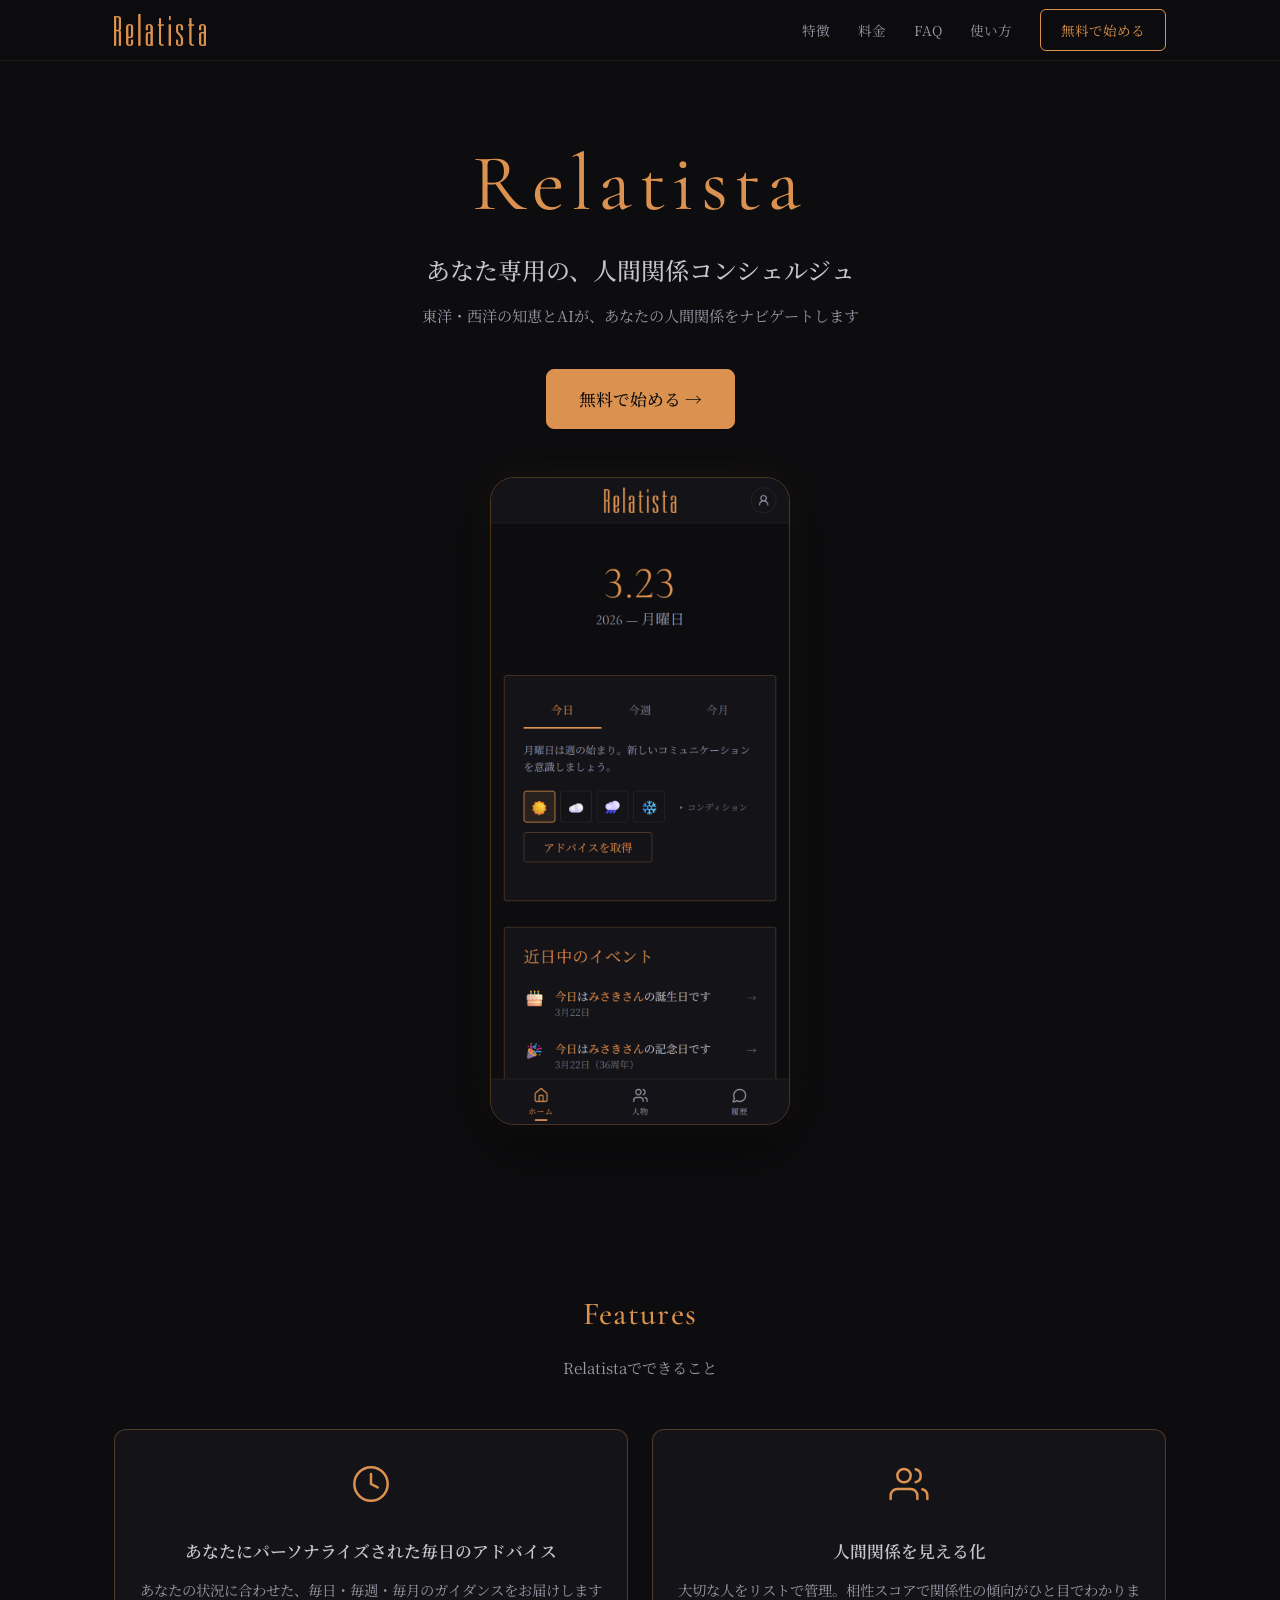
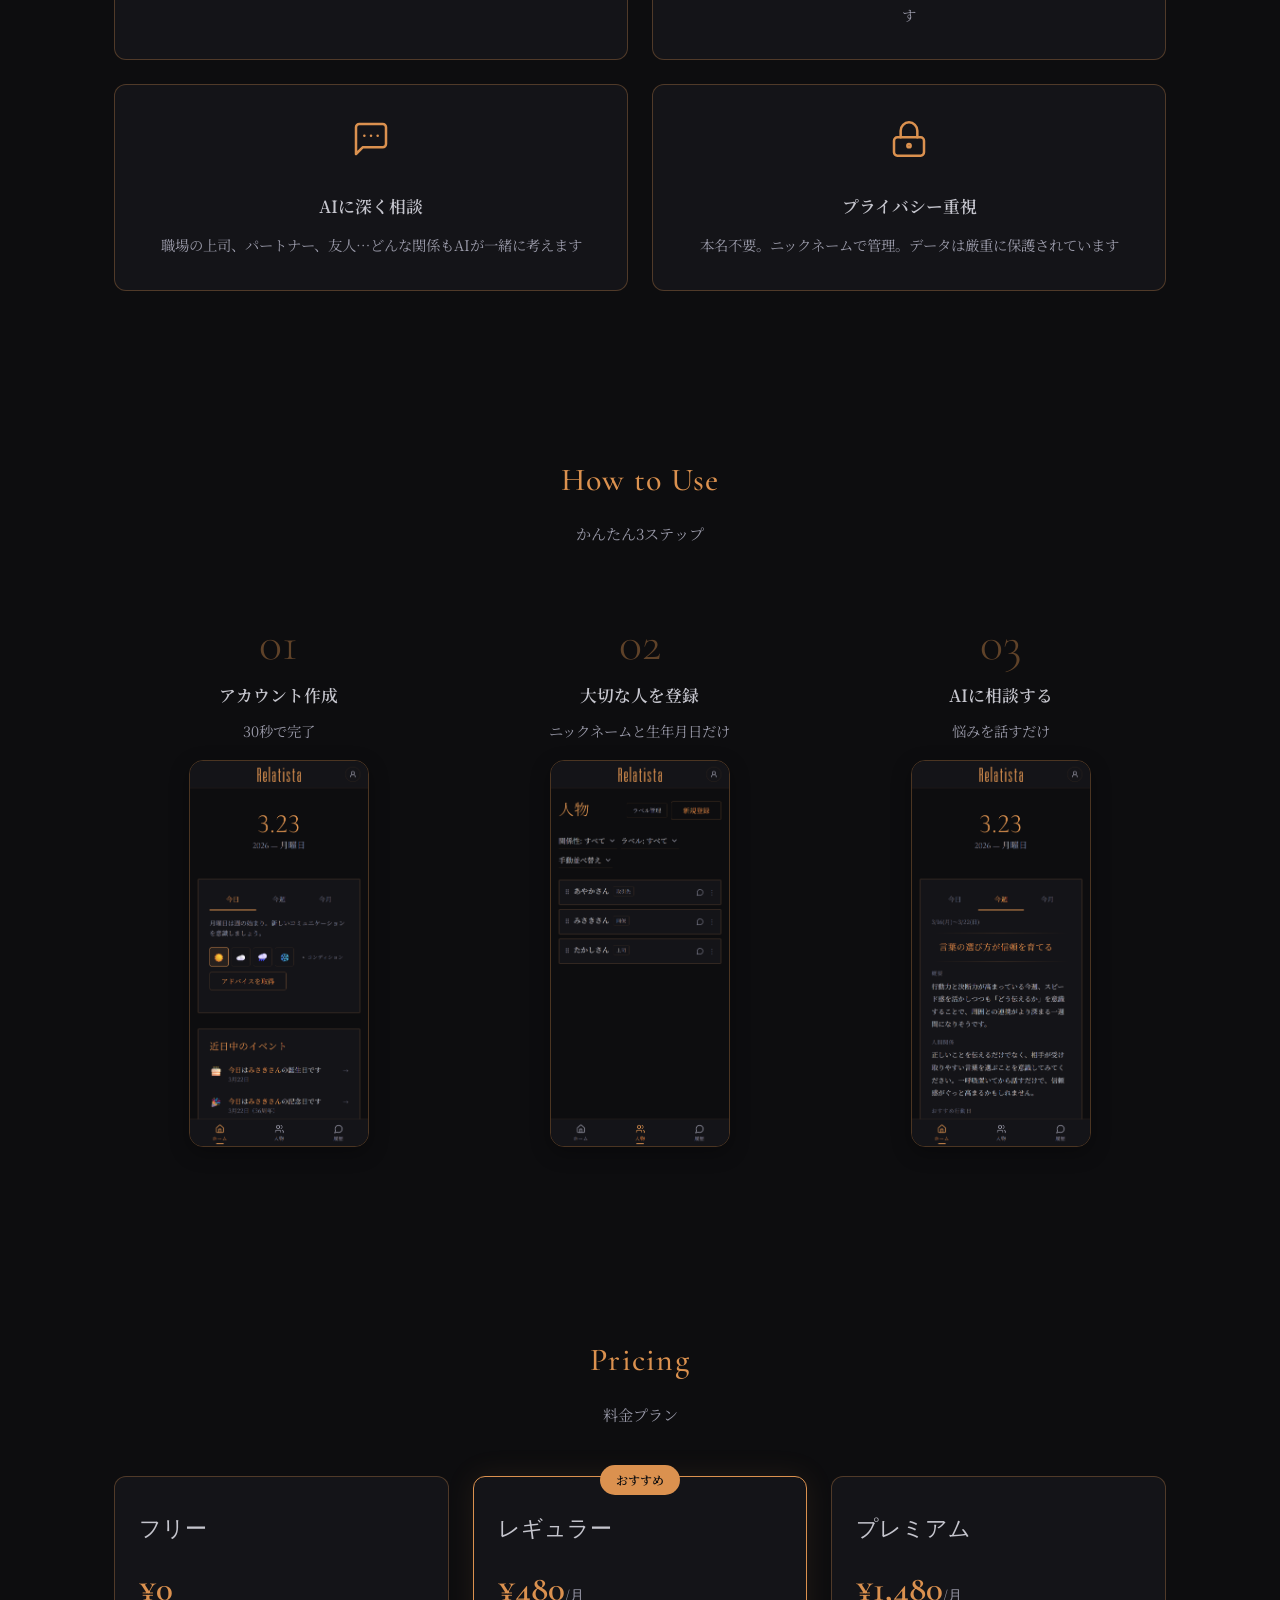
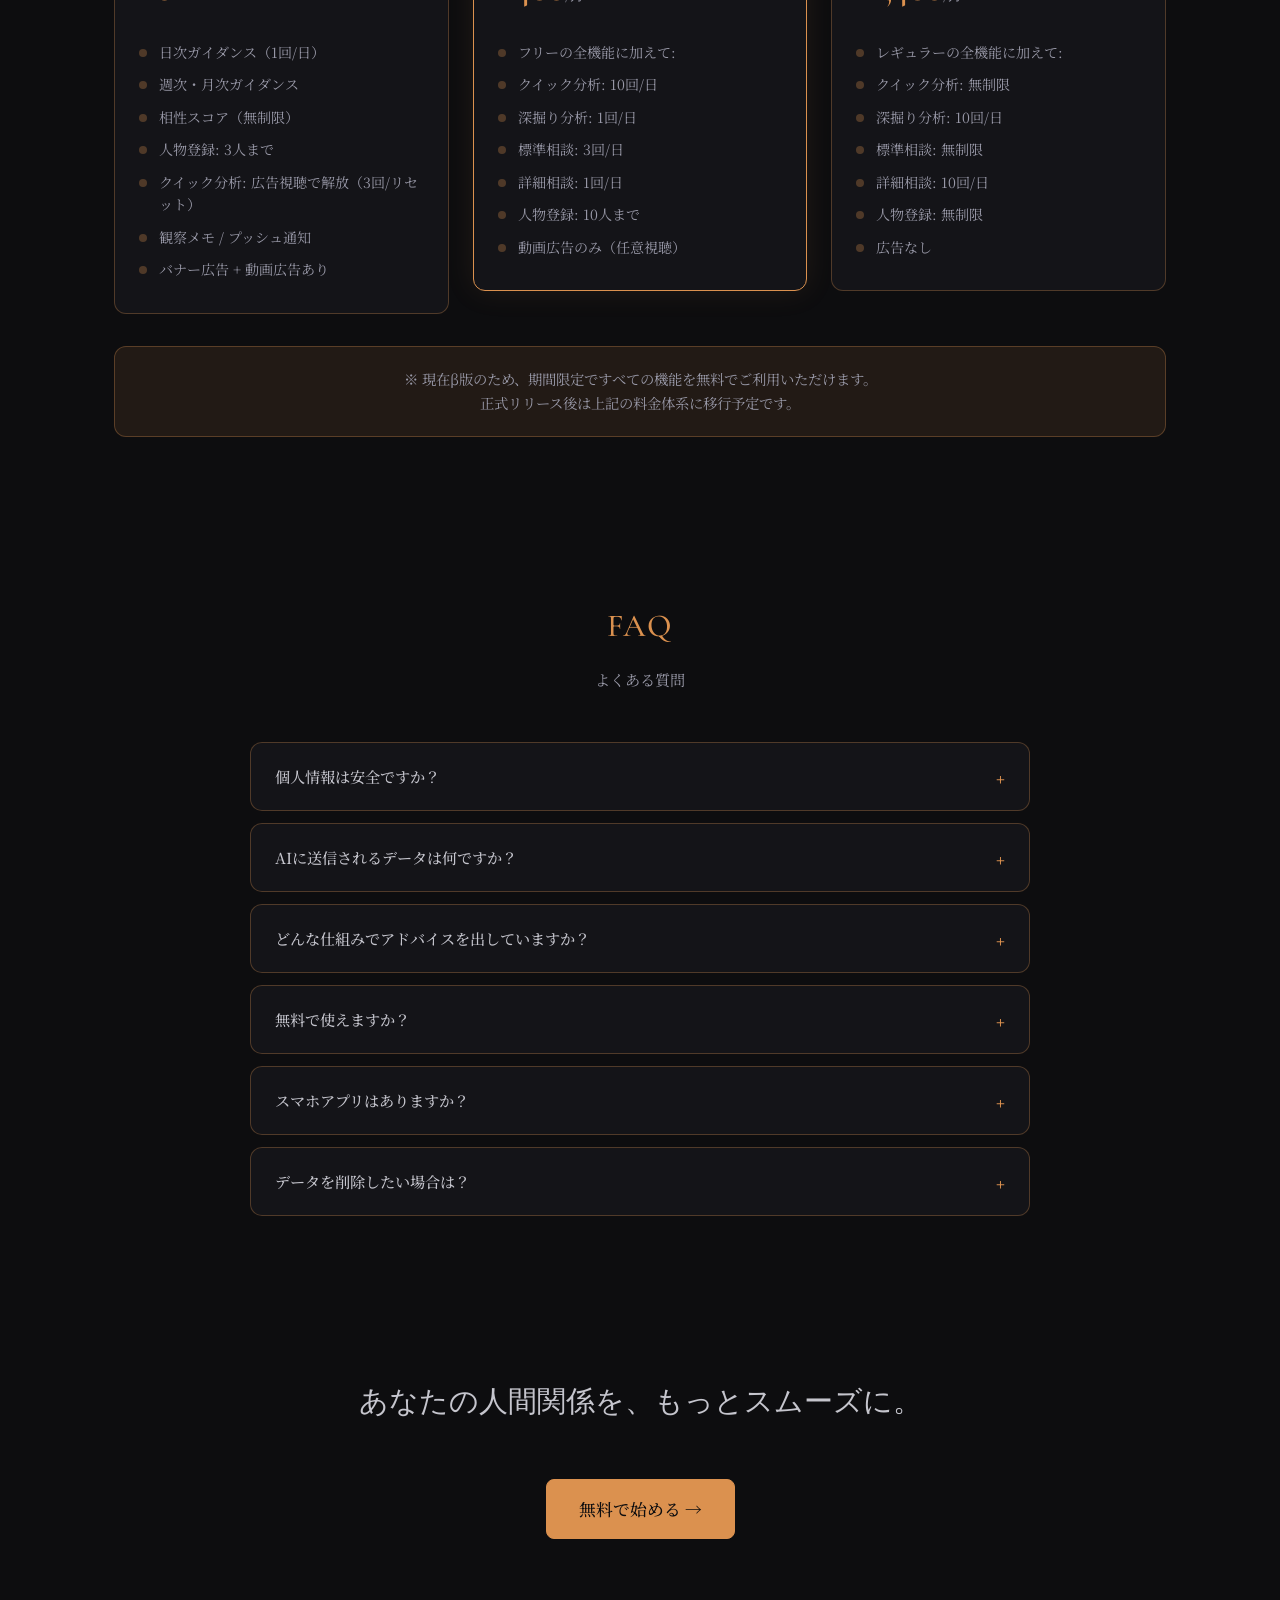
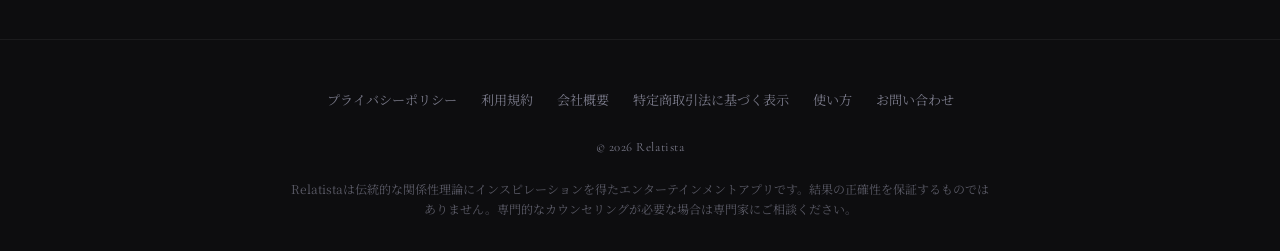
==== index.html @ b82874ee "Initial release: Relatista landing page Static HTML/CSS/JS landing page for relatista.com with: - To" ====
<!DOCTYPE html>
<html lang="ja">
<head>
  <meta charset="UTF-8">
  <meta name="viewport" content="width=device-width, initial-scale=1.0">
  <title>Relatista — あなた専用の、人間関係コンシェルジュ</title>
  <meta name="description" content="Relatista — あなた専用の、人間関係コンシェルジュ。東洋・西洋の知恵とAIが、あなたの人間関係をナビゲートします。">
  <meta property="og:title" content="Relatista — 人間関係コンシェルジュ">
  <meta property="og:description" content="東洋・西洋の知恵とAIが、あなたの人間関係をナビゲートします。">
  <meta property="og:image" content="https://relatista.com/images/ogp.png">
  <meta property="og:url" content="https://relatista.com/">
  <meta property="og:type" content="website">
  <meta name="twitter:card" content="summary_large_image">
  <link rel="canonical" href="https://relatista.com/">
  <link rel="icon" href="/favicon.ico">
  <link rel="apple-touch-icon" href="/images/apple-touch-icon.png">
  <link rel="stylesheet" href="/css/style.css">
</head>
<body>

  <!-- Header -->
  <header class="site-header">
    <div class="header-inner">
      <a href="/" class="logo"><img src="/images/logo.png" alt="Relatista" height="32"></a>
      <nav class="nav-desktop">
        <a href="#features">特徴</a>
        <a href="#pricing">料金</a>
        <a href="#faq">FAQ</a>
        <a href="/manual/">使い方</a>
        <a href="https://app.relatista.com/signup" class="nav-cta">無料で始める</a>
      </nav>
      <button class="hamburger" aria-label="メニュー">
        <span></span>
        <span></span>
        <span></span>
      </button>
    </div>
    <nav class="nav-mobile">
      <a href="#features">特徴</a>
      <a href="#pricing">料金</a>
      <a href="#faq">FAQ</a>
      <a href="/manual/">使い方</a>
      <a href="/contact/">お問い合わせ</a>
      <a href="https://app.relatista.com/signup" class="nav-cta">無料で始める</a>
    </nav>
  </header>

  <!-- Hero -->
  <section class="hero">
    <div class="container">
      <h1 class="hero-brand">Relatista</h1>
      <p class="hero-tagline">あなた専用の、人間関係コンシェルジュ</p>
      <p class="hero-sub">東洋・西洋の知恵とAIが、あなたの人間関係をナビゲートします</p>
      <div class="hero-cta-group">
        <a href="https://app.relatista.com/signup" class="btn btn-primary">無料で始める →</a>
      </div>
      <div class="hero-screenshot">
        <img src="/images/screenshot-home.png" alt="Relatista ホーム画面" width="300" height="600">
      </div>
    </div>
  </section>

  <!-- Features -->
  <section class="section" id="features">
    <div class="container">
      <h2 class="section-title fade-in">Features</h2>
      <p class="section-subtitle fade-in">Relatistaでできること</p>
      <div class="features-grid">
        <div class="feature-card fade-in">
          <span class="feature-icon" aria-hidden="true"><svg width="40" height="40" viewBox="0 0 24 24" fill="none" stroke="#db914f" stroke-width="1.5" stroke-linecap="round" stroke-linejoin="round"><circle cx="12" cy="12" r="10"/><polyline points="12 6 12 12 16 14"/></svg></span>
          <h3>あなたにパーソナライズされた毎日のアドバイス</h3>
          <p>あなたの状況に合わせた、毎日・毎週・毎月のガイダンスをお届けします</p>
        </div>
        <div class="feature-card fade-in">
          <span class="feature-icon" aria-hidden="true"><svg width="40" height="40" viewBox="0 0 24 24" fill="none" stroke="#db914f" stroke-width="1.5" stroke-linecap="round" stroke-linejoin="round"><path d="M17 21v-2a4 4 0 0 0-4-4H5a4 4 0 0 0-4 4v2"/><circle cx="9" cy="7" r="4"/><path d="M23 21v-2a4 4 0 0 0-3-3.87"/><path d="M16 3.13a4 4 0 0 1 0 7.75"/></svg></span>
          <h3>人間関係を見える化</h3>
          <p>大切な人をリストで管理。相性スコアで関係性の傾向がひと目でわかります</p>
        </div>
        <div class="feature-card fade-in">
          <span class="feature-icon" aria-hidden="true"><svg width="40" height="40" viewBox="0 0 24 24" fill="none" stroke="#db914f" stroke-width="1.5" stroke-linecap="round" stroke-linejoin="round"><path d="M21 15a2 2 0 0 1-2 2H7l-4 4V5a2 2 0 0 1 2-2h14a2 2 0 0 1 2 2z"/><path d="M8 10h.01"/><path d="M12 10h.01"/><path d="M16 10h.01"/></svg></span>
          <h3>AIに深く相談</h3>
          <p>職場の上司、パートナー、友人…どんな関係もAIが一緒に考えます</p>
        </div>
        <div class="feature-card fade-in">
          <span class="feature-icon" aria-hidden="true"><svg width="40" height="40" viewBox="0 0 24 24" fill="none" stroke="#db914f" stroke-width="1.5" stroke-linecap="round" stroke-linejoin="round"><rect x="3" y="11" width="18" height="11" rx="2" ry="2"/><path d="M7 11V7a5 5 0 0 1 10 0v4"/><circle cx="12" cy="16" r="1"/></svg></span>
          <h3>プライバシー重視</h3>
          <p>本名不要。ニックネームで管理。データは厳重に保護されています</p>
        </div>
      </div>
    </div>
  </section>

  <!-- How to Use -->
  <section class="section" id="howto">
    <div class="container">
      <h2 class="section-title fade-in">How to Use</h2>
      <p class="section-subtitle fade-in">かんたん3ステップ</p>
      <div class="steps-grid">
        <div class="step-card fade-in">
          <div class="step-number">01</div>
          <h3>アカウント作成</h3>
          <p>30秒で完了</p>
          <div class="step-screenshot">
            <img src="/images/screenshot-home.png" alt="ホーム画面" width="180" height="360">
          </div>
        </div>
        <div class="step-card fade-in">
          <div class="step-number">02</div>
          <h3>大切な人を登録</h3>
          <p>ニックネームと生年月日だけ</p>
          <div class="step-screenshot">
            <img src="/images/screenshot-persons.png" alt="人物一覧" width="180" height="360">
          </div>
        </div>
        <div class="step-card fade-in">
          <div class="step-number">03</div>
          <h3>AIに相談する</h3>
          <p>悩みを話すだけ</p>
          <div class="step-screenshot">
            <img src="/images/screenshot-guidance.png" alt="ガイダンス" width="180" height="360">
          </div>
        </div>
      </div>
    </div>
  </section>

  <!-- Pricing -->
  <section class="section" id="pricing">
    <div class="container">
      <h2 class="section-title fade-in">Pricing</h2>
      <p class="section-subtitle fade-in">料金プラン</p>
      <div class="pricing-grid">

        <!-- Light -->
        <div class="pricing-card fade-in">
          <h3>フリー</h3>
          <div class="pricing-price">&yen;0</div>
          <ul class="pricing-features">
            <li>日次ガイダンス（1回/日）</li>
            <li>週次・月次ガイダンス</li>
            <li>相性スコア（無制限）</li>
            <li>人物登録: 3人まで</li>
            <li>クイック分析: 広告視聴で解放（3回/リセット）</li>
            <li>観察メモ / プッシュ通知</li>
            <li>バナー広告 + 動画広告あり</li>
          </ul>
        </div>

        <!-- Regular -->
        <div class="pricing-card recommended fade-in">
          <span class="pricing-badge">おすすめ</span>
          <h3>レギュラー</h3>
          <div class="pricing-price">&yen;480<span>/月</span></div>
          <ul class="pricing-features">
            <li>フリーの全機能に加えて:</li>
            <li>クイック分析: 10回/日</li>
            <li>深掘り分析: 1回/日</li>
            <li>標準相談: 3回/日</li>
            <li>詳細相談: 1回/日</li>
            <li>人物登録: 10人まで</li>
            <li>動画広告のみ（任意視聴）</li>
          </ul>
        </div>

        <!-- Premium -->
        <div class="pricing-card fade-in">
          <h3>プレミアム</h3>
          <div class="pricing-price">&yen;1,480<span>/月</span></div>
          <ul class="pricing-features">
            <li>レギュラーの全機能に加えて:</li>
            <li>クイック分析: 無制限</li>
            <li>深掘り分析: 10回/日</li>
            <li>標準相談: 無制限</li>
            <li>詳細相談: 10回/日</li>
            <li>人物登録: 無制限</li>
            <li>広告なし</li>
          </ul>
        </div>

      </div>

      <div class="pricing-note fade-in">
        ※ 現在β版のため、期間限定ですべての機能を無料でご利用いただけます。<br>正式リリース後は上記の料金体系に移行予定です。
      </div>
    </div>
  </section>

  <!-- FAQ -->
  <section class="section" id="faq">
    <div class="container">
      <h2 class="section-title fade-in">FAQ</h2>
      <p class="section-subtitle fade-in">よくある質問</p>
      <div class="faq-list">

        <div class="faq-item fade-in">
          <button class="faq-question">個人情報は安全ですか？</button>
          <div class="faq-answer">
            <div class="faq-answer-inner">
              はい。ログイン認証にはSupabase Auth（OAuth2ベース）を使用し、パスワードはアプリ側では一切保存しません。すべてのAPI通信はSSL暗号化されています。人物登録はニックネームで行うため、本名を入力する必要はありません。
            </div>
          </div>
        </div>

        <div class="faq-item fade-in">
          <button class="faq-question">AIに送信されるデータは何ですか？</button>
          <div class="faq-answer">
            <div class="faq-answer-inner">
              ニックネーム、関係性（職場・友人など）、相談内容、性格傾向の分析結果のみです。メールアドレスや住所などの個人を特定できる情報は一切送信しません。また、Anthropic社のAPI利用規約により、送信データがAIの学習に使用されることはありません。
            </div>
          </div>
        </div>

        <div class="faq-item fade-in">
          <button class="faq-question">どんな仕組みでアドバイスを出していますか？</button>
          <div class="faq-answer">
            <div class="faq-answer-inner">
              東洋・西洋の伝統的な関係性理論と文化的な相性分析をベースに、AIが総合的に解釈し、実践的なアドバイスとしてお届けします。専門的なカウンセリングが必要な場合は専門家にご相談ください。
            </div>
          </div>
        </div>

        <div class="faq-item fade-in">
          <button class="faq-question">無料で使えますか？</button>
          <div class="faq-answer">
            <div class="faq-answer-inner">
              はい。現在β版のため、すべての機能を無料でご利用いただけます。正式リリース後はライト（無料）プランでも基本機能をご利用いただけます。
            </div>
          </div>
        </div>

        <div class="faq-item fade-in">
          <button class="faq-question">スマホアプリはありますか？</button>
          <div class="faq-answer">
            <div class="faq-answer-inner">
              Relatistaはウェブアプリ（PWA）です。スマートフォンのブラウザからアクセスし、「ホーム画面に追加」することで、アプリのように使えます。App StoreやGoogle Playからのダウンロードは不要です。
            </div>
          </div>
        </div>

        <div class="faq-item fade-in">
          <button class="faq-question">データを削除したい場合は？</button>
          <div class="faq-answer">
            <div class="faq-answer-inner">
              設定画面からアカウントの削除が可能です。削除するとすべてのデータが完全に消去されます。
            </div>
          </div>
        </div>

      </div>
    </div>
  </section>

  <!-- CTA -->
  <section class="cta-section">
    <div class="container fade-in">
      <h2>あなたの人間関係を、もっとスムーズに。</h2>
      <br>
      <a href="https://app.relatista.com/signup" class="btn btn-primary">無料で始める →</a>
    </div>
  </section>

  <!-- Footer -->
  <footer class="site-footer">
    <div class="container">
      <nav class="footer-nav">
        <a href="/privacy/">プライバシーポリシー</a>
        <a href="/terms/">利用規約</a>
        <a href="/company/">会社概要</a>
        <a href="/tokushoho/">特定商取引法に基づく表示</a>
        <a href="/manual/">使い方</a>
        <a href="/contact/">お問い合わせ</a>
      </nav>
      <p class="footer-copy">&copy; 2026 Relatista</p>
      <p class="footer-disclaimer">Relatistaは伝統的な関係性理論にインスピレーションを得たエンターテインメントアプリです。結果の正確性を保証するものではありません。専門的なカウンセリングが必要な場合は専門家にご相談ください。</p>
    </div>
  </footer>

  <script src="/js/main.js"></script>
</body>
</html>
---- css/style.css ----
/* ============================================
   Relatista Landing Page — Global Styles
   ============================================ */

/* --- Google Fonts --- */
@import url('https://fonts.googleapis.com/css2?family=Cormorant+Garamond:ital,wght@0,300;0,400;0,500;0,600;0,700;1,400&family=Noto+Serif+JP:wght@300;400;500;600;700&display=swap');

/* --- CSS Variables --- */
:root {
  --color-base: #0d0d0f;
  --color-surface: #141418;
  --color-surface-hover: #1a1a20;
  --color-gold: #db914f;
  --color-gold-dim: rgba(219, 145, 79, 0.3);
  --color-gold-subtle: rgba(219, 145, 79, 0.1);
  --color-jade: #7ec8c0;
  --color-text-primary: #c5c5cd;
  --color-text-secondary: #9999a8;
  --color-text-muted: #7a7a8a;
  --color-border: rgba(219, 145, 79, 0.3);
  --color-danger: #c45c5c;

  --font-body: 'Noto Serif JP', serif;
  --font-display: 'Cormorant Garamond', serif;

  --max-width: 1100px;
  --section-padding: 80px 0;
  --card-radius: 12px;
}

/* --- Reset & Base --- */
*, *::before, *::after {
  box-sizing: border-box;
  margin: 0;
  padding: 0;
}

html {
  scroll-behavior: smooth;
  -webkit-font-smoothing: antialiased;
  -moz-osx-font-smoothing: grayscale;
}

body {
  font-family: var(--font-body);
  background-color: var(--color-base);
  color: var(--color-text-primary);
  line-height: 1.8;
  font-size: 15px;
  font-weight: 400;
  overflow-x: hidden;
}

a {
  color: var(--color-gold);
  text-decoration: none;
  transition: opacity 0.2s;
}

a:hover {
  opacity: 0.8;
}

img {
  max-width: 100%;
  height: auto;
  display: block;
}

ul, ol {
  list-style: none;
}

/* --- Utility --- */
.container {
  max-width: var(--max-width);
  margin: 0 auto;
  padding: 0 24px;
}

.section {
  padding: var(--section-padding);
}

.section-title {
  font-family: var(--font-display);
  font-size: 2rem;
  font-weight: 500;
  color: var(--color-gold);
  text-align: center;
  margin-bottom: 12px;
  letter-spacing: 0.04em;
}

.section-subtitle {
  text-align: center;
  color: var(--color-text-secondary);
  font-size: 0.95rem;
  margin-bottom: 48px;
}

/* --- Header / Navigation --- */
.site-header {
  position: fixed;
  top: 0;
  left: 0;
  right: 0;
  z-index: 1000;
  background: rgba(13, 13, 15, 0.85);
  backdrop-filter: blur(12px);
  -webkit-backdrop-filter: blur(12px);
  border-bottom: 1px solid rgba(219, 145, 79, 0.1);
  transition: background 0.3s;
}

.header-inner {
  max-width: var(--max-width);
  margin: 0 auto;
  padding: 0 24px;
  display: flex;
  align-items: center;
  justify-content: space-between;
  height: 60px;
}

.logo {
  display: flex;
  align-items: center;
  gap: 8px;
}

.logo img {
  height: 32px;
  width: auto;
}

.nav-desktop {
  display: flex;
  align-items: center;
  gap: 28px;
}

.nav-desktop a {
  color: var(--color-text-secondary);
  font-size: 0.85rem;
  transition: color 0.2s;
}

.nav-desktop a:hover {
  color: var(--color-gold);
  opacity: 1;
}

.nav-cta {
  display: inline-flex;
  align-items: center;
  gap: 6px;
  padding: 8px 20px;
  border: 1px solid var(--color-gold);
  color: var(--color-gold) !important;
  border-radius: 6px;
  font-size: 0.85rem;
  font-family: var(--font-body);
  transition: background 0.2s, color 0.2s;
}

.nav-cta:hover {
  background: var(--color-gold);
  color: var(--color-base) !important;
  opacity: 1;
}

/* Mobile hamburger */
.hamburger {
  display: none;
  flex-direction: column;
  gap: 5px;
  cursor: pointer;
  background: none;
  border: none;
  padding: 4px;
}

.hamburger span {
  display: block;
  width: 22px;
  height: 2px;
  background: var(--color-text-primary);
  transition: transform 0.3s, opacity 0.3s;
}

.hamburger.active span:nth-child(1) {
  transform: rotate(45deg) translate(5px, 5px);
}

.hamburger.active span:nth-child(2) {
  opacity: 0;
}

.hamburger.active span:nth-child(3) {
  transform: rotate(-45deg) translate(5px, -5px);
}

.nav-mobile {
  position: fixed;
  top: 60px;
  left: 0;
  right: 0;
  bottom: 0;
  background: #0d0d0f;
  padding: 32px 24px;
  flex-direction: column;
  gap: 4px;
  z-index: 999;
  display: flex;
  opacity: 0;
  visibility: hidden;
  transform: translateY(-12px);
  transition: opacity 0.3s ease, transform 0.3s ease, visibility 0.3s;
}

.nav-mobile.active {
  opacity: 1;
  visibility: visible;
  transform: translateY(0);
}

.nav-mobile a {
  color: var(--color-text-secondary);
  font-size: 1rem;
  padding: 14px 0;
  border-bottom: 1px solid rgba(255, 255, 255, 0.05);
  display: block;
}

.nav-mobile a:hover {
  color: var(--color-gold);
}

.nav-mobile .nav-cta {
  margin-top: 16px;
  text-align: center;
  justify-content: center;
}

@media (max-width: 768px) {
  .nav-desktop {
    display: none;
  }
  .hamburger {
    display: flex;
  }
}

/* --- Hero Section --- */
.hero {
  padding: 140px 0 80px;
  text-align: center;
  position: relative;
  overflow: hidden;
}

.hero::before {
  content: '';
  position: absolute;
  top: -50%;
  left: 50%;
  transform: translateX(-50%);
  width: 600px;
  height: 600px;
  background: radial-gradient(circle, rgba(219, 145, 79, 0.06) 0%, transparent 70%);
  pointer-events: none;
}

.hero-brand {
  font-family: var(--font-display);
  font-size: clamp(3rem, 8vw, 5rem);
  font-weight: 400;
  color: var(--color-gold);
  letter-spacing: 0.08em;
  margin-bottom: 20px;
  line-height: 1.1;
}

.hero-tagline {
  font-size: clamp(1.1rem, 3vw, 1.5rem);
  font-weight: 500;
  color: var(--color-text-primary);
  margin-bottom: 12px;
}

.hero-sub {
  font-size: 0.95rem;
  color: var(--color-text-secondary);
  margin-bottom: 40px;
  line-height: 1.7;
}

.hero-cta-group {
  display: flex;
  justify-content: center;
  gap: 16px;
  margin-bottom: 48px;
  flex-wrap: wrap;
}

.hero-screenshot {
  max-width: 300px;
  margin: 0 auto;
  border-radius: 24px;
  overflow: hidden;
  box-shadow: 0 20px 60px rgba(0, 0, 0, 0.5), 0 0 40px rgba(219, 145, 79, 0.08);
  border: 1px solid var(--color-gold-dim);
}

.hero-screenshot img {
  width: 100%;
  border-radius: 24px;
}

/* --- Buttons --- */
.btn {
  display: inline-flex;
  align-items: center;
  gap: 8px;
  padding: 14px 32px;
  border-radius: 8px;
  font-family: var(--font-body);
  font-size: 0.95rem;
  font-weight: 500;
  cursor: pointer;
  transition: all 0.25s;
  border: 1px solid var(--color-gold);
  text-decoration: none;
}

.btn-primary {
  background: var(--color-gold);
  color: var(--color-base);
  border-color: var(--color-gold);
  font-size: 1.05rem;
}

.btn-primary:hover {
  background: var(--color-base);
  color: var(--color-gold);
  border-color: var(--color-gold);
  opacity: 1;
}

.btn-ghost {
  background: transparent;
  color: var(--color-gold);
  border-color: var(--color-gold);
}

.btn-ghost:hover {
  background: var(--color-gold-subtle);
  opacity: 1;
}

/* --- Features Section --- */
.features-grid {
  display: grid;
  grid-template-columns: repeat(2, 1fr);
  gap: 24px;
}

.feature-card {
  background: var(--color-surface);
  border: 1px solid var(--color-gold-dim);
  border-radius: var(--card-radius);
  padding: 32px 24px;
  text-align: center;
  transition: transform 0.2s, border-color 0.2s;
}

.feature-card:hover {
  transform: translateY(-4px);
  border-color: var(--color-gold);
}

.feature-icon {
  font-size: 2rem;
  margin-bottom: 16px;
  display: block;
}

.feature-card h3 {
  font-size: 1.05rem;
  font-weight: 600;
  color: var(--color-text-primary);
  margin-bottom: 12px;
}

.feature-card p {
  font-size: 0.9rem;
  color: var(--color-text-secondary);
  line-height: 1.7;
}

/* --- Steps Section --- */
.steps-grid {
  display: grid;
  grid-template-columns: repeat(auto-fit, minmax(260px, 1fr));
  gap: 32px;
  counter-reset: step;
}

.step-card {
  text-align: center;
  position: relative;
  padding: 24px;
}

.step-number {
  font-family: var(--font-display);
  font-size: 3rem;
  font-weight: 300;
  color: var(--color-gold);
  opacity: 0.4;
  line-height: 1;
  margin-bottom: 12px;
}

.step-card h3 {
  font-size: 1.05rem;
  font-weight: 600;
  color: var(--color-text-primary);
  margin-bottom: 8px;
}

.step-card p {
  font-size: 0.9rem;
  color: var(--color-text-secondary);
}

.step-screenshot {
  max-width: 180px;
  margin: 16px auto 0;
  border-radius: 14px;
  overflow: hidden;
  border: 1px solid var(--color-gold-dim);
  box-shadow: 0 6px 20px rgba(0, 0, 0, 0.3);
}

.step-screenshot img {
  width: 100%;
}

/* --- Pricing Section --- */
.pricing-grid {
  display: grid;
  grid-template-columns: repeat(auto-fit, minmax(280px, 1fr));
  gap: 24px;
  align-items: start;
}

.pricing-card {
  background: var(--color-surface);
  border: 1px solid var(--color-gold-dim);
  border-radius: var(--card-radius);
  padding: 32px 24px;
  position: relative;
  transition: transform 0.2s;
}

.pricing-card:hover {
  transform: translateY(-4px);
}

.pricing-card.recommended {
  border-color: var(--color-gold);
  box-shadow: 0 0 30px rgba(219, 145, 79, 0.1);
}

.pricing-badge {
  position: absolute;
  top: -12px;
  left: 50%;
  transform: translateX(-50%);
  background: var(--color-gold);
  color: var(--color-base);
  font-size: 0.75rem;
  font-weight: 600;
  padding: 4px 16px;
  border-radius: 20px;
  white-space: nowrap;
}

.pricing-card h3 {
  font-family: var(--font-display);
  font-size: 1.4rem;
  font-weight: 500;
  color: var(--color-text-primary);
  margin-bottom: 8px;
}

.pricing-price {
  font-family: var(--font-display);
  font-size: 2.2rem;
  font-weight: 600;
  color: var(--color-gold);
  margin-bottom: 4px;
}

.pricing-price span {
  font-size: 0.9rem;
  font-weight: 400;
  color: var(--color-text-secondary);
}

.pricing-features {
  margin-top: 20px;
  display: flex;
  flex-direction: column;
  gap: 10px;
}

.pricing-features li {
  font-size: 0.88rem;
  color: var(--color-text-secondary);
  padding-left: 20px;
  position: relative;
  line-height: 1.6;
}

.pricing-features li::before {
  content: '';
  position: absolute;
  left: 0;
  top: 8px;
  width: 8px;
  height: 8px;
  border-radius: 50%;
  background: var(--color-gold-dim);
}

.pricing-note {
  text-align: center;
  margin-top: 32px;
  padding: 20px;
  background: var(--color-gold-subtle);
  border: 1px solid var(--color-gold-dim);
  border-radius: var(--card-radius);
  font-size: 0.9rem;
  color: var(--color-text-secondary);
  line-height: 1.7;
}

/* --- FAQ Section --- */
.faq-list {
  max-width: 780px;
  margin: 0 auto;
  display: flex;
  flex-direction: column;
  gap: 12px;
}

.faq-item {
  background: var(--color-surface);
  border: 1px solid var(--color-gold-dim);
  border-radius: var(--card-radius);
  overflow: hidden;
}

.faq-question {
  width: 100%;
  background: none;
  border: none;
  padding: 20px 24px;
  font-family: var(--font-body);
  font-size: 0.95rem;
  font-weight: 500;
  color: var(--color-text-primary);
  text-align: left;
  cursor: pointer;
  display: flex;
  justify-content: space-between;
  align-items: center;
  gap: 16px;
  transition: color 0.2s;
}

.faq-question:hover {
  color: var(--color-gold);
}

.faq-question::after {
  content: '+';
  font-family: var(--font-display);
  font-size: 1.4rem;
  color: var(--color-gold);
  flex-shrink: 0;
  transition: transform 0.3s;
}

.faq-item.active .faq-question::after {
  content: '\2212';
}

.faq-answer {
  max-height: 0;
  overflow: hidden;
  transition: max-height 0.4s ease, padding 0.3s;
}

.faq-answer-inner {
  padding: 0 24px 20px;
  font-size: 0.9rem;
  color: var(--color-text-secondary);
  line-height: 1.8;
}

.faq-item.active .faq-answer {
  max-height: 400px;
}

/* --- CTA Section --- */
.cta-section {
  text-align: center;
  padding: 80px 0 100px;
}

.cta-section h2 {
  font-family: var(--font-display);
  font-size: 1.8rem;
  font-weight: 500;
  color: var(--color-text-primary);
  margin-bottom: 24px;
}

/* --- Footer --- */
.site-footer {
  border-top: 1px solid rgba(255, 255, 255, 0.06);
  padding: 48px 0 32px;
}

.footer-nav {
  display: flex;
  justify-content: center;
  flex-wrap: wrap;
  gap: 8px 24px;
  margin-bottom: 24px;
}

.footer-nav a {
  color: var(--color-text-muted);
  font-size: 0.82rem;
  transition: color 0.2s;
}

.footer-nav a:hover {
  color: var(--color-gold);
  opacity: 1;
}

.footer-copy {
  text-align: center;
  font-size: 0.8rem;
  color: var(--color-text-muted);
  font-family: var(--font-display);
  letter-spacing: 0.04em;
  margin-bottom: 20px;
}

.footer-disclaimer {
  text-align: center;
  font-size: 0.75rem;
  color: var(--color-text-muted);
  max-width: 700px;
  margin: 0 auto;
  line-height: 1.7;
  opacity: 0.7;
}

/* --- Page-specific: Legal / Info pages --- */
.page-header {
  padding: 120px 0 40px;
  text-align: center;
  border-bottom: 1px solid rgba(219, 145, 79, 0.1);
}

.page-header h1 {
  font-family: var(--font-display);
  font-size: 2.2rem;
  font-weight: 500;
  color: var(--color-gold);
  letter-spacing: 0.04em;
}

.page-header p {
  color: var(--color-text-muted);
  font-size: 0.85rem;
  margin-top: 8px;
}

.page-content {
  max-width: 780px;
  margin: 0 auto;
  padding: 48px 24px 80px;
}

.page-content h2 {
  font-size: 1.2rem;
  font-weight: 600;
  color: var(--color-gold);
  margin-top: 40px;
  margin-bottom: 16px;
  padding-bottom: 8px;
  border-bottom: 1px solid var(--color-gold-dim);
}

.page-content h3 {
  font-size: 1.05rem;
  font-weight: 600;
  color: var(--color-text-primary);
  margin-top: 28px;
  margin-bottom: 12px;
}

.page-content p {
  font-size: 0.92rem;
  color: var(--color-text-secondary);
  margin-bottom: 16px;
  line-height: 1.8;
}

.page-content ul, .page-content ol {
  margin-bottom: 16px;
  padding-left: 20px;
}

.page-content ul li, .page-content ol li {
  font-size: 0.92rem;
  color: var(--color-text-secondary);
  line-height: 1.8;
  margin-bottom: 6px;
  position: relative;
  padding-left: 16px;
}

.page-content ul li::before {
  content: '';
  position: absolute;
  left: 0;
  top: 10px;
  width: 6px;
  height: 6px;
  border-radius: 50%;
  background: var(--color-gold-dim);
}

.page-content ol {
  list-style: none;
}

.page-content > ol,
.manual-steps > ol,
.manual-toc > ol {
  counter-reset: list-counter;
}

.page-content > ol > li,
.manual-steps > ol > li,
.manual-toc > ol > li {
  counter-increment: list-counter;
}

.page-content > ol > li::before,
.manual-steps > ol > li::before,
.manual-toc > ol > li::before {
  content: counter(list-counter) '.';
  position: absolute;
  left: 0;
  color: var(--color-gold);
  font-size: 0.85rem;
}

/* Nested ul inside ol should use bullet style */
.page-content ol li ul {
  counter-reset: none;
}

.page-content ol li ul li::before {
  content: '';
  position: absolute;
  left: 0;
  top: 10px;
  width: 6px;
  height: 6px;
  border-radius: 50%;
  background: var(--color-gold-dim);
}

/* Table */
.page-content table {
  width: 100%;
  border-collapse: collapse;
  margin-bottom: 24px;
  font-size: 0.9rem;
}

.page-content table th,
.page-content table td {
  padding: 12px 16px;
  text-align: left;
  border-bottom: 1px solid rgba(255, 255, 255, 0.06);
  color: var(--color-text-secondary);
  vertical-align: top;
}

.page-content table th {
  color: var(--color-text-primary);
  font-weight: 500;
  white-space: nowrap;
  width: 30%;
  background: var(--color-surface);
}

.page-content table td {
  width: 70%;
}

.info-table {
  background: var(--color-surface);
  border: 1px solid var(--color-gold-dim);
  border-radius: var(--card-radius);
  overflow: hidden;
}

.info-table th {
  background: rgba(219, 145, 79, 0.05);
}

/* --- Contact Form --- */
.contact-form {
  max-width: 600px;
  margin: 0 auto;
}

.form-group {
  margin-bottom: 24px;
}

.form-group label {
  display: block;
  font-size: 0.9rem;
  color: var(--color-text-primary);
  margin-bottom: 8px;
  font-weight: 500;
}

.form-group label .required {
  color: var(--color-danger);
  font-size: 0.8rem;
  margin-left: 4px;
}

.form-group label .optional {
  color: var(--color-text-muted);
  font-size: 0.8rem;
  margin-left: 4px;
}

.form-group input,
.form-group select,
.form-group textarea {
  width: 100%;
  padding: 12px 16px;
  background: var(--color-surface);
  border: 1px solid var(--color-gold-dim);
  border-radius: 8px;
  color: var(--color-text-primary);
  font-family: var(--font-body);
  font-size: 0.92rem;
  transition: border-color 0.2s;
}

.form-group input:focus,
.form-group select:focus,
.form-group textarea:focus {
  outline: none;
  border-color: var(--color-gold);
}

.form-group textarea {
  min-height: 160px;
  resize: vertical;
}

.form-group select {
  appearance: none;
  background-image: url("data:image/svg+xml,%3Csvg xmlns='http://www.w3.org/2000/svg' width='12' height='8'%3E%3Cpath d='M1 1l5 5 5-5' stroke='%239999a8' stroke-width='1.5' fill='none'/%3E%3C/svg%3E");
  background-repeat: no-repeat;
  background-position: right 14px center;
  cursor: pointer;
}

.form-submit {
  text-align: center;
  margin-top: 32px;
}

.hp-field {
  position: absolute;
  left: -9999px;
  opacity: 0;
  height: 0;
  width: 0;
}

.form-message {
  text-align: center;
  padding: 20px;
  border-radius: var(--card-radius);
  margin-bottom: 24px;
  font-size: 0.92rem;
}

.form-message.success {
  background: rgba(126, 200, 192, 0.1);
  border: 1px solid rgba(126, 200, 192, 0.3);
  color: var(--color-jade);
}

.form-message.error {
  background: rgba(196, 92, 92, 0.1);
  border: 1px solid rgba(196, 92, 92, 0.3);
  color: var(--color-danger);
}

/* --- Manual Page --- */
.manual-toc {
  background: var(--color-surface);
  border: 1px solid var(--color-gold-dim);
  border-radius: var(--card-radius);
  padding: 24px 32px;
  margin-bottom: 48px;
}

.manual-toc h2 {
  font-size: 1rem;
  font-weight: 600;
  color: var(--color-text-primary);
  margin-bottom: 12px;
  margin-top: 0;
  border-bottom: none;
  padding-bottom: 0;
}

.manual-toc ol {
  padding-left: 0;
}

.manual-toc ol li {
  padding-left: 24px;
}

.manual-toc ol li a {
  color: var(--color-text-secondary);
  font-size: 0.9rem;
}

.manual-toc ol li a:hover {
  color: var(--color-gold);
}

.manual-section {
  margin-bottom: 56px;
}

.manual-section h2 {
  margin-top: 0;
}

.manual-screenshot {
  max-width: 320px;
  margin: 24px auto;
  border-radius: 16px;
  overflow: hidden;
  border: 1px solid var(--color-gold-dim);
  box-shadow: 0 8px 24px rgba(0, 0, 0, 0.3);
}

.manual-screenshot img {
  width: 100%;
}

.manual-steps {
  background: var(--color-surface);
  border: 1px solid var(--color-gold-dim);
  border-radius: var(--card-radius);
  padding: 20px 24px;
  margin: 16px 0;
}

.manual-steps ol li {
  margin-bottom: 8px;
}

/* --- Responsive --- */
@media (max-width: 768px) {
  :root {
    --section-padding: 56px 0;
  }

  body {
    font-size: 14px;
  }

  .section-title {
    font-size: 1.6rem;
  }

  .hero {
    padding: 110px 0 60px;
  }

  .hero-brand {
    font-size: 2.8rem;
  }

  .pricing-grid {
    grid-template-columns: 1fr;
    max-width: 400px;
    margin-left: auto;
    margin-right: auto;
  }

  .page-content table th,
  .page-content table td {
    padding: 10px 12px;
    font-size: 0.85rem;
  }

  .page-content table th {
    width: 35%;
  }

  .page-header h1 {
    font-size: 1.8rem;
  }
}

@media (max-width: 600px) {
  .hero-brand {
    font-size: 2.2rem;
  }

  .features-grid {
    grid-template-columns: 1fr;
  }

  .steps-grid {
    grid-template-columns: 1fr;
  }
}

/* --- Animations --- */
.fade-in {
  opacity: 0;
  transform: translateY(20px);
  transition: opacity 0.6s ease, transform 0.6s ease;
}

.fade-in.visible {
  opacity: 1;
  transform: translateY(0);
}
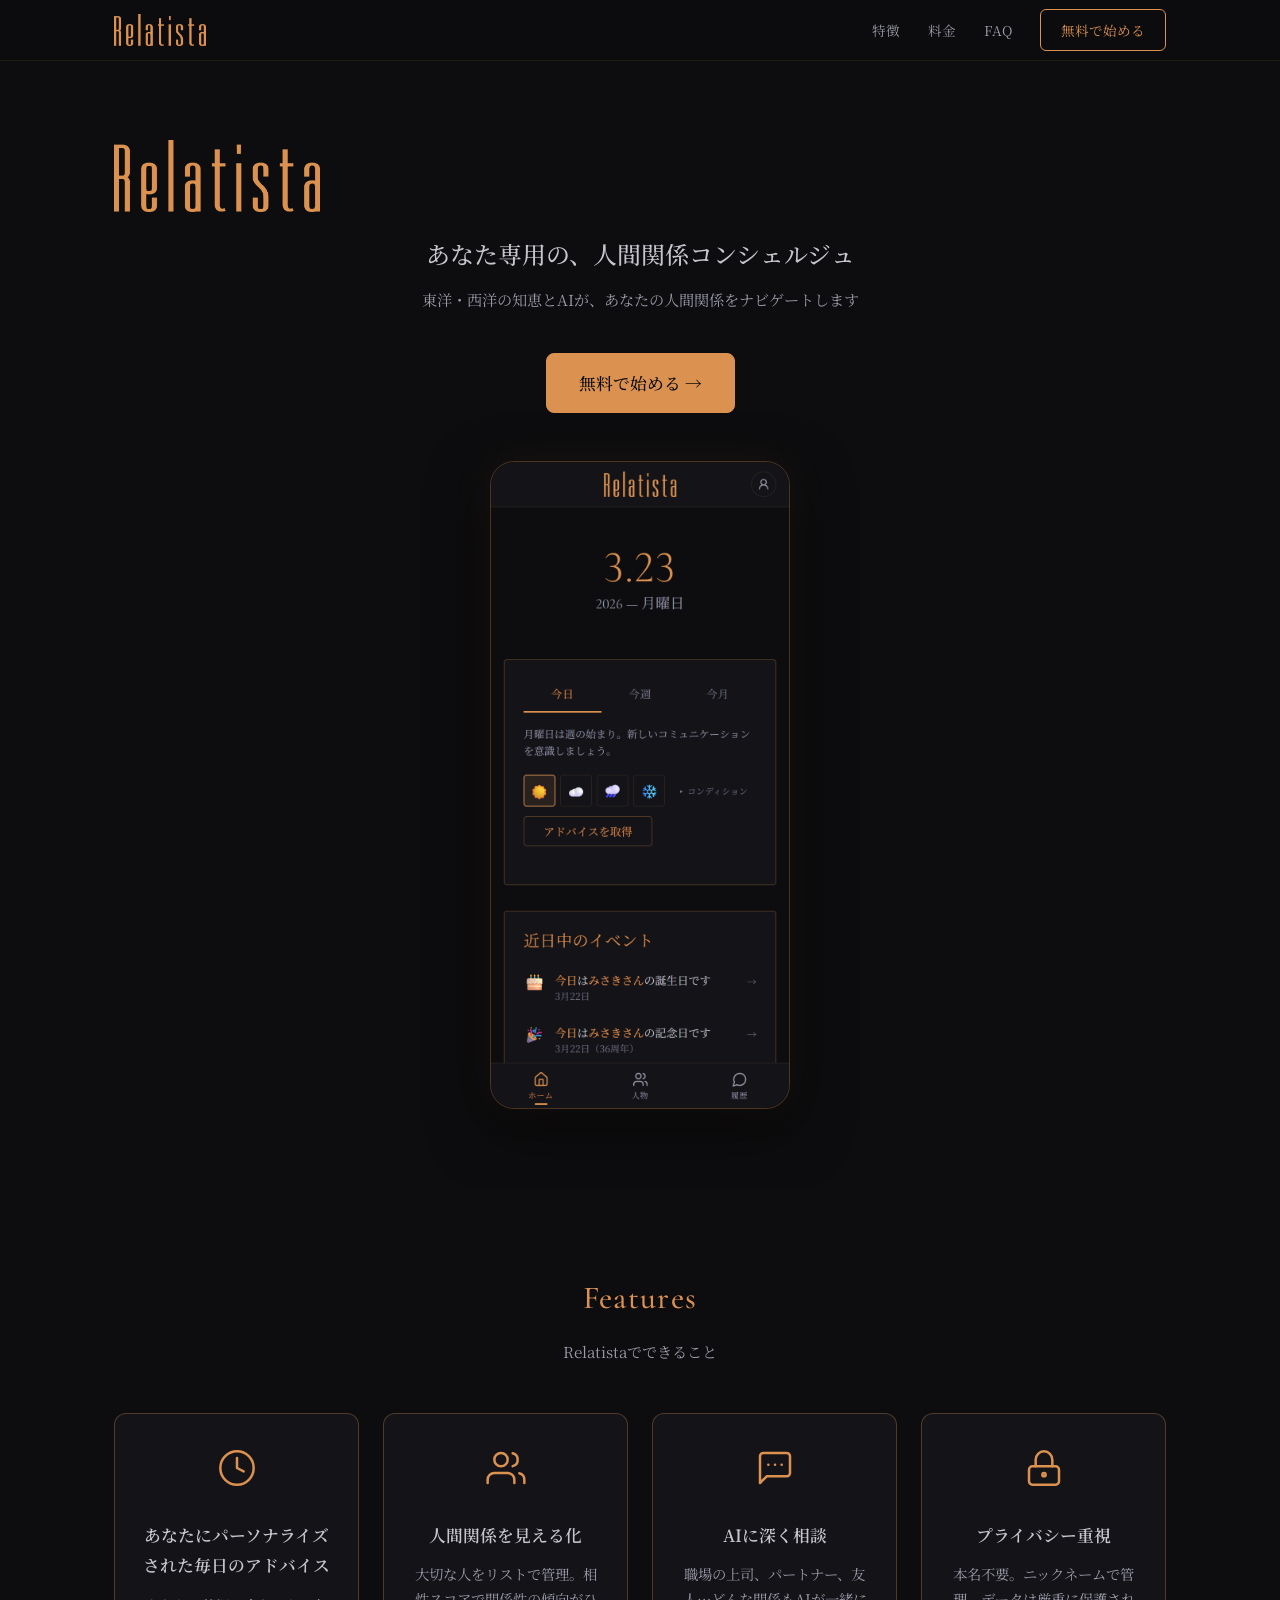
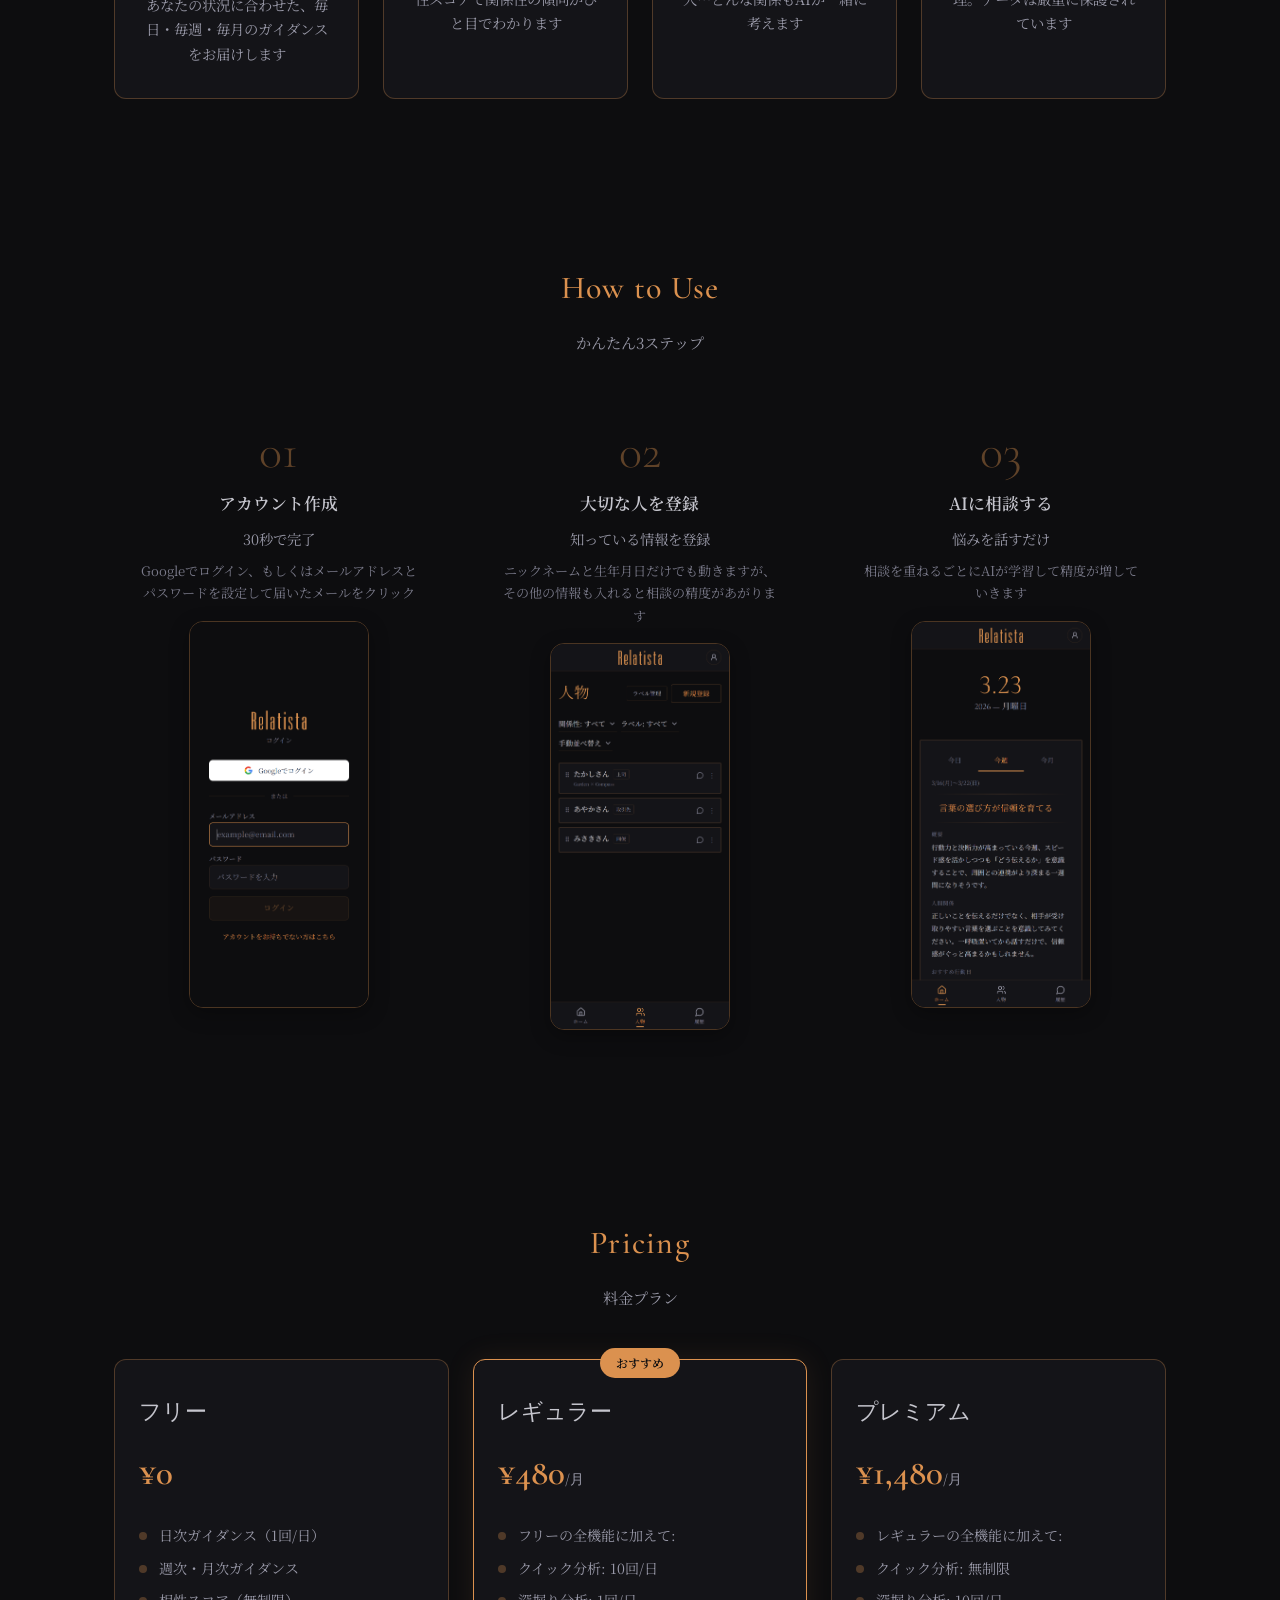
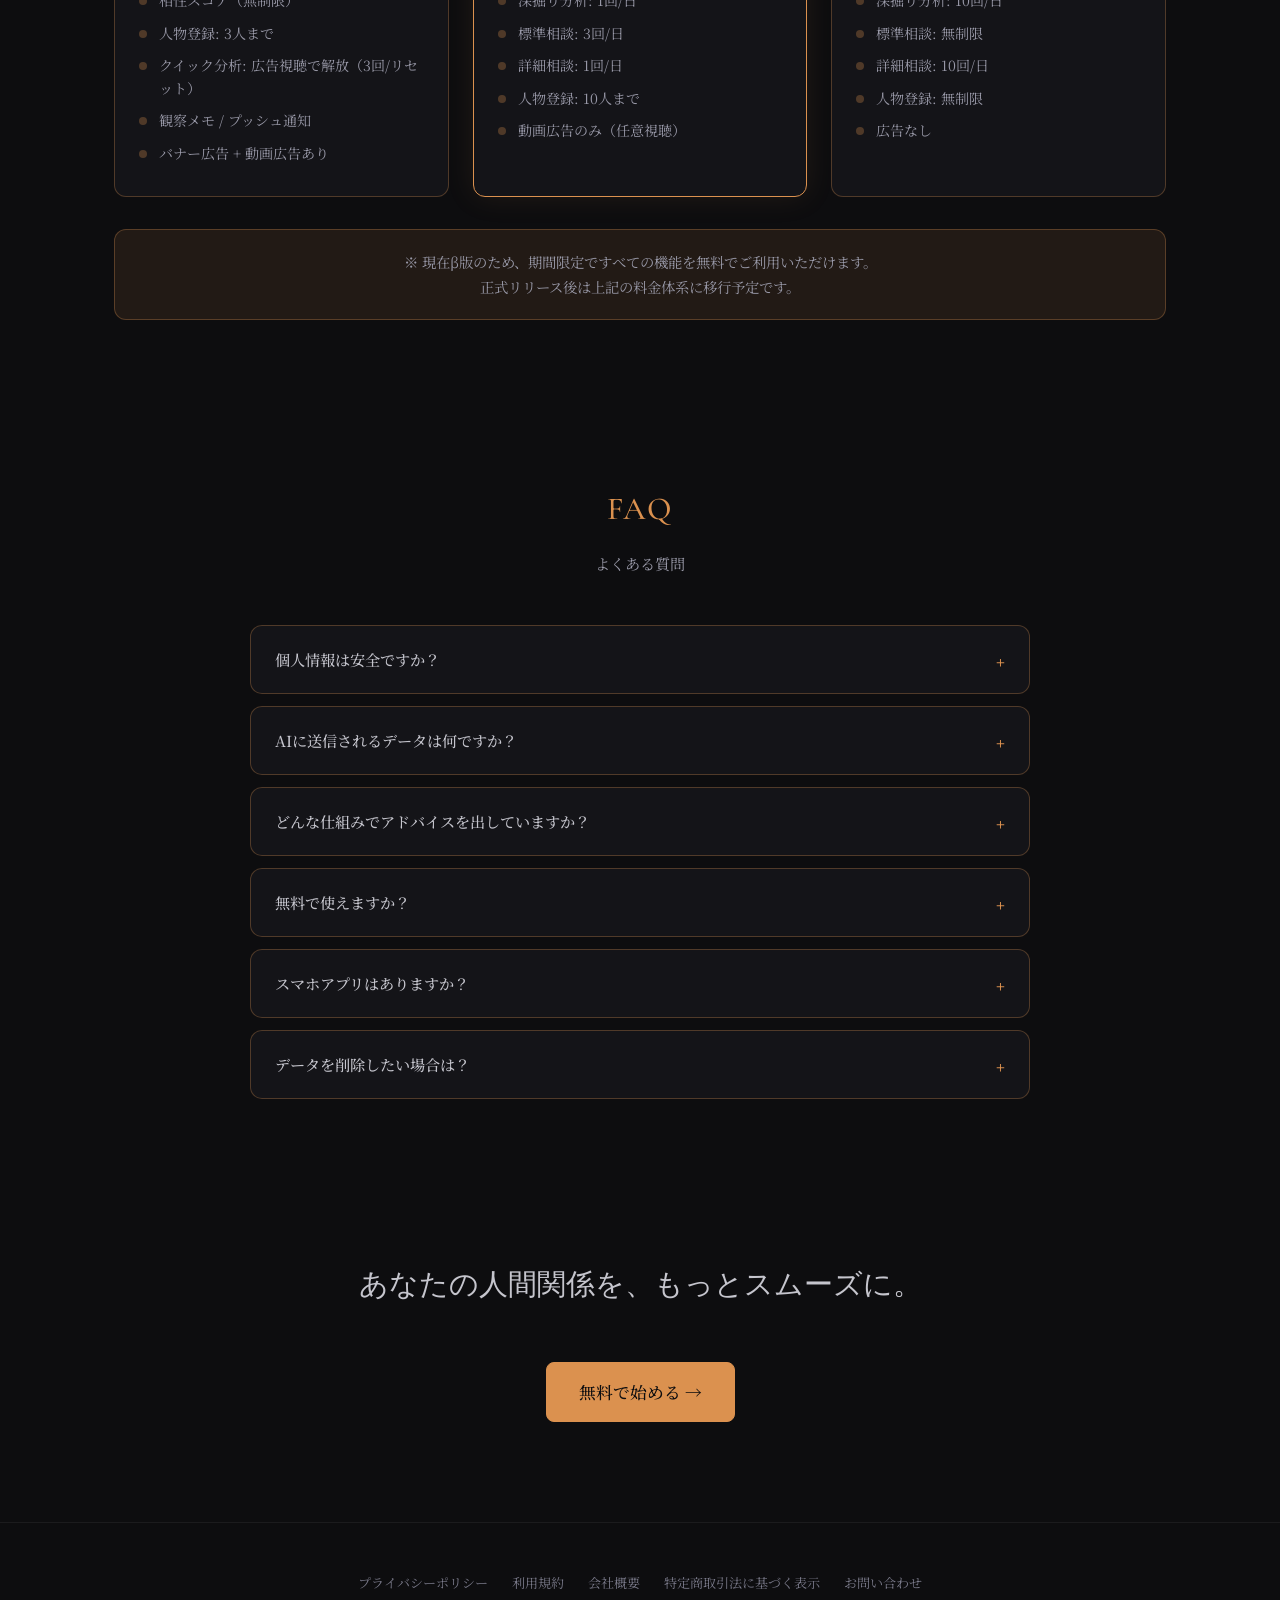
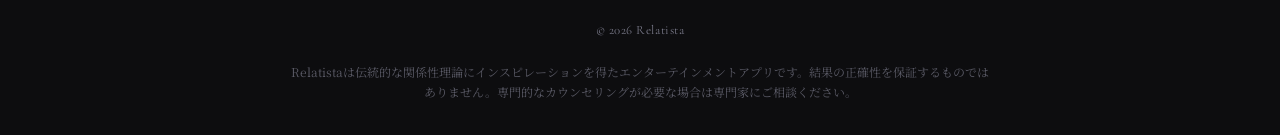
==== commit f0605ef8: "UI improvements: hero logo, features 4-col, steps descriptions, pricing equal height, mobile menu fi" ====
--- a/index.html
+++ b/index.html
@@ -26,7 +26,6 @@
         <a href="#features">特徴</a>
         <a href="#pricing">料金</a>
         <a href="#faq">FAQ</a>
-        <a href="/manual/">使い方</a>
         <a href="https://app.relatista.com/signup" class="nav-cta">無料で始める</a>
       </nav>
       <button class="hamburger" aria-label="メニュー">
@@ -39,7 +38,6 @@
       <a href="#features">特徴</a>
       <a href="#pricing">料金</a>
       <a href="#faq">FAQ</a>
-      <a href="/manual/">使い方</a>
       <a href="/contact/">お問い合わせ</a>
       <a href="https://app.relatista.com/signup" class="nav-cta">無料で始める</a>
     </nav>
@@ -48,7 +46,7 @@
   <!-- Hero -->
   <section class="hero">
     <div class="container">
-      <h1 class="hero-brand">Relatista</h1>
+      <h1 class="hero-brand"><img src="/images/logo.png" alt="Relatista"></h1>
       <p class="hero-tagline">あなた専用の、人間関係コンシェルジュ</p>
       <p class="hero-sub">東洋・西洋の知恵とAIが、あなたの人間関係をナビゲートします</p>
       <div class="hero-cta-group">
@@ -100,22 +98,25 @@
           <div class="step-number">01</div>
           <h3>アカウント作成</h3>
           <p>30秒で完了</p>
+          <p class="step-sub">Googleでログイン、もしくはメールアドレスとパスワードを設定して届いたメールをクリック</p>
           <div class="step-screenshot">
-            <img src="/images/screenshot-home.png" alt="ホーム画面" width="180" height="360">
+            <img src="/images/screenshot-signup.png" alt="アカウント作成" width="180" height="360">
           </div>
         </div>
         <div class="step-card fade-in">
           <div class="step-number">02</div>
           <h3>大切な人を登録</h3>
-          <p>ニックネームと生年月日だけ</p>
+          <p>知っている情報を登録</p>
+          <p class="step-sub">ニックネームと生年月日だけでも動きますが、その他の情報も入れると相談の精度があがります</p>
           <div class="step-screenshot">
-            <img src="/images/screenshot-persons.png" alt="人物一覧" width="180" height="360">
+            <img src="/images/screenshot-detail.png" alt="人物詳細" width="180" height="360">
           </div>
         </div>
         <div class="step-card fade-in">
           <div class="step-number">03</div>
           <h3>AIに相談する</h3>
           <p>悩みを話すだけ</p>
+          <p class="step-sub">相談を重ねるごとにAIが学習して精度が増していきます</p>
           <div class="step-screenshot">
             <img src="/images/screenshot-guidance.png" alt="ガイダンス" width="180" height="360">
           </div>
@@ -267,7 +268,6 @@
         <a href="/terms/">利用規約</a>
         <a href="/company/">会社概要</a>
         <a href="/tokushoho/">特定商取引法に基づく表示</a>
-        <a href="/manual/">使い方</a>
         <a href="/contact/">お問い合わせ</a>
       </nav>
       <p class="footer-copy">&copy; 2026 Relatista</p>
--- a/css/style.css
+++ b/css/style.css
@@ -207,6 +207,8 @@
   left: 0;
   right: 0;
   bottom: 0;
+  height: calc(100vh - 60px);
+  height: calc(100dvh - 60px);
   background: #0d0d0f;
   padding: 32px 24px;
   flex-direction: column;
@@ -217,6 +219,7 @@
   visibility: hidden;
   transform: translateY(-12px);
   transition: opacity 0.3s ease, transform 0.3s ease, visibility 0.3s;
+  overflow-y: auto;
 }
 
 .nav-mobile.active {
@@ -273,13 +276,13 @@
 }
 
 .hero-brand {
-  font-family: var(--font-display);
-  font-size: clamp(3rem, 8vw, 5rem);
-  font-weight: 400;
-  color: var(--color-gold);
-  letter-spacing: 0.08em;
   margin-bottom: 20px;
   line-height: 1.1;
+}
+
+.hero-brand img {
+  height: clamp(48px, 10vw, 72px);
+  width: auto;
 }
 
 .hero-tagline {
@@ -366,6 +369,12 @@
   gap: 24px;
 }
 
+@media (min-width: 960px) {
+  .features-grid {
+    grid-template-columns: repeat(4, 1fr);
+  }
+}
+
 .feature-card {
   background: var(--color-surface);
   border: 1px solid var(--color-gold-dim);
@@ -433,6 +442,13 @@
 .step-card p {
   font-size: 0.9rem;
   color: var(--color-text-secondary);
+}
+
+.step-card .step-sub {
+  font-size: 0.82rem;
+  color: var(--color-text-muted);
+  margin-top: 8px;
+  line-height: 1.7;
 }
 
 .step-screenshot {
@@ -451,9 +467,19 @@
 /* --- Pricing Section --- */
 .pricing-grid {
   display: grid;
-  grid-template-columns: repeat(auto-fit, minmax(280px, 1fr));
+  grid-template-columns: 1fr;
   gap: 24px;
-  align-items: start;
+  align-items: stretch;
+  max-width: 400px;
+  margin-left: auto;
+  margin-right: auto;
+}
+
+@media (min-width: 860px) {
+  .pricing-grid {
+    grid-template-columns: repeat(3, 1fr);
+    max-width: none;
+  }
 }
 
 .pricing-card {
@@ -1021,13 +1047,6 @@
     font-size: 2.8rem;
   }
 
-  .pricing-grid {
-    grid-template-columns: 1fr;
-    max-width: 400px;
-    margin-left: auto;
-    margin-right: auto;
-  }
-
   .page-content table th,
   .page-content table td {
     padding: 10px 12px;
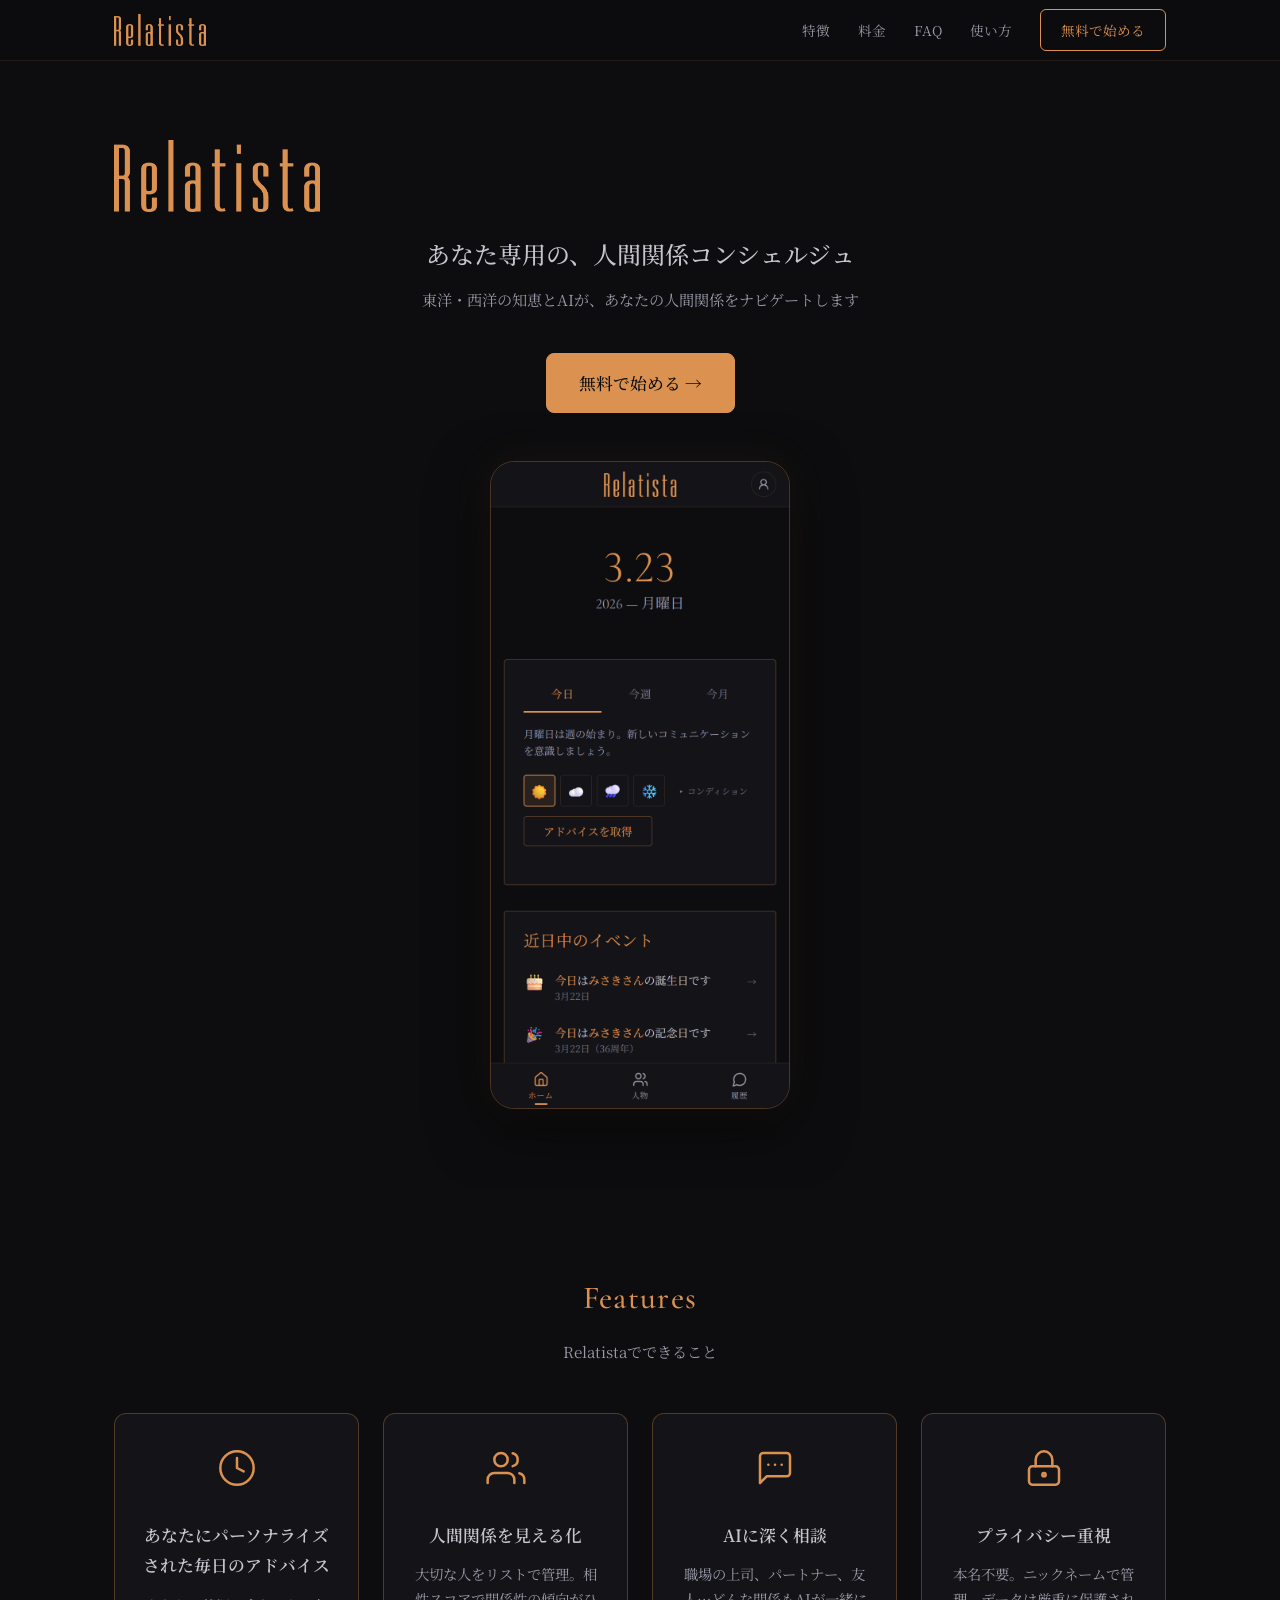
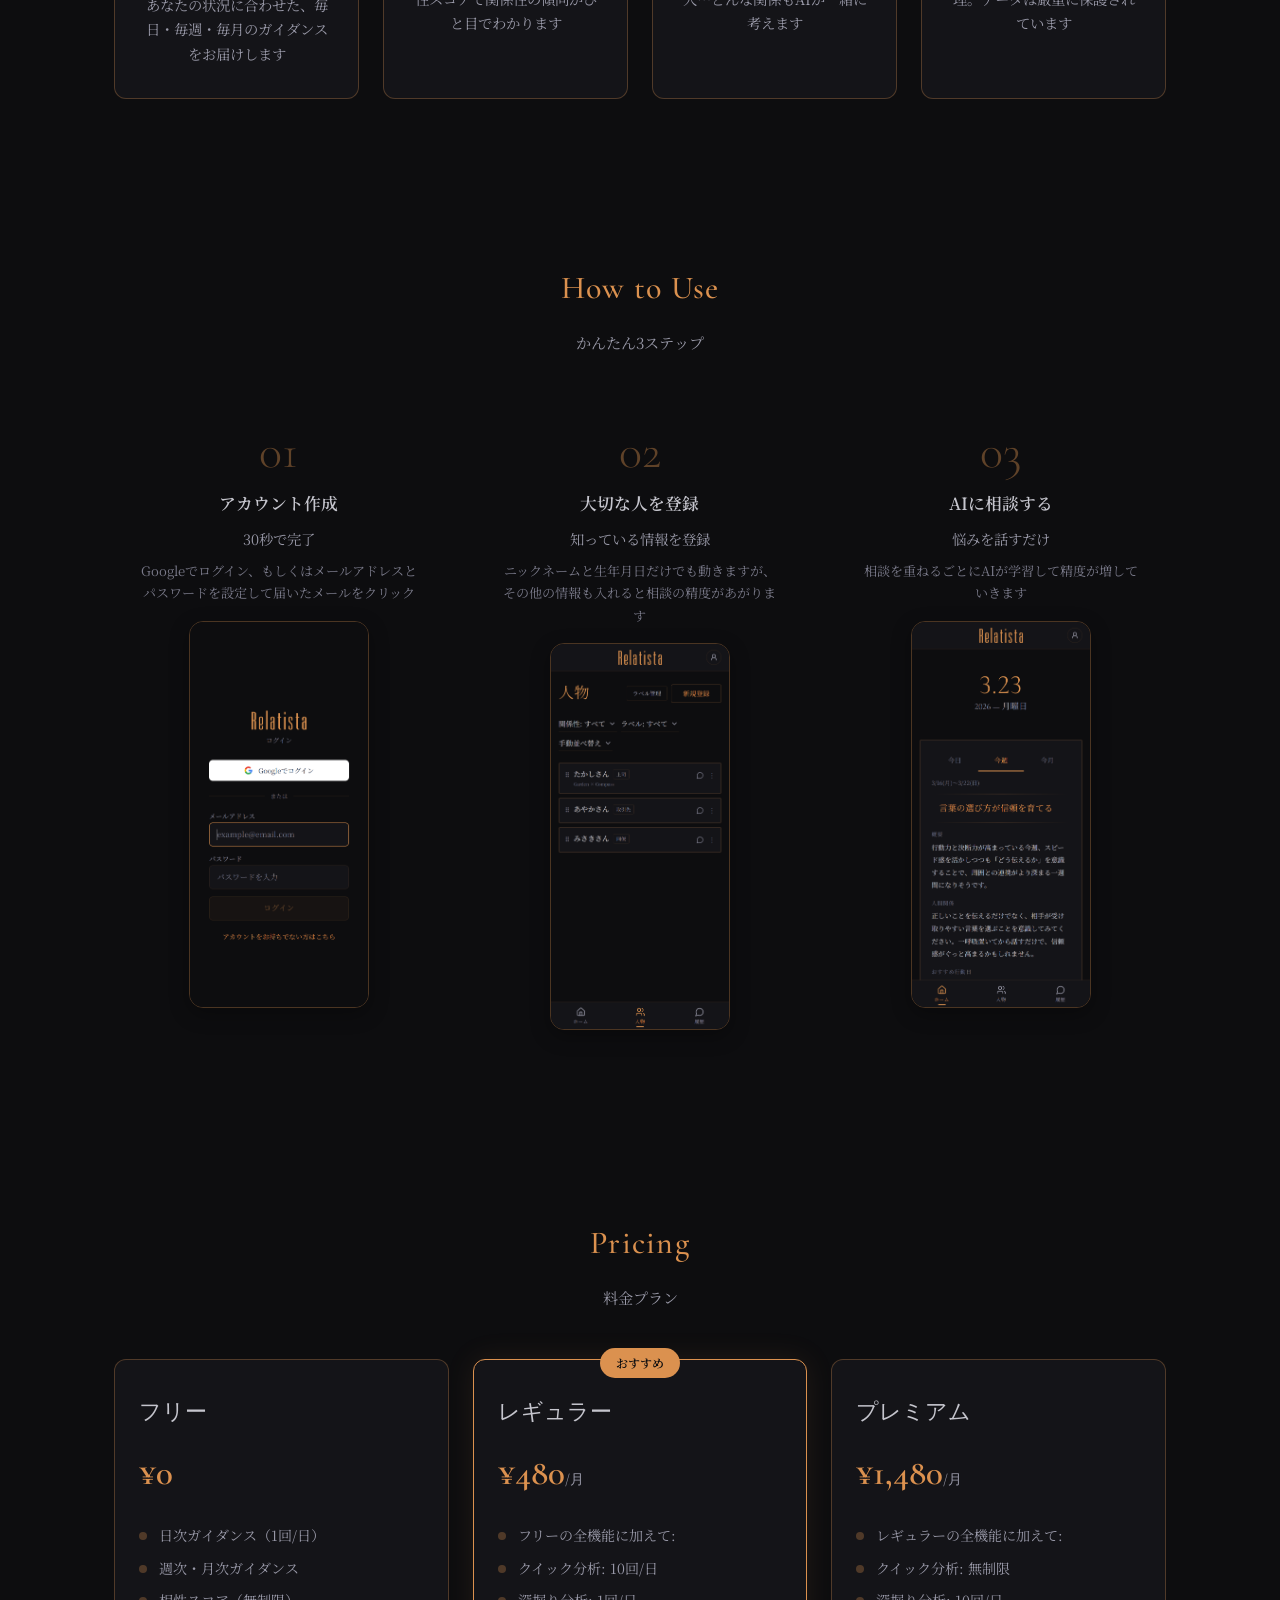
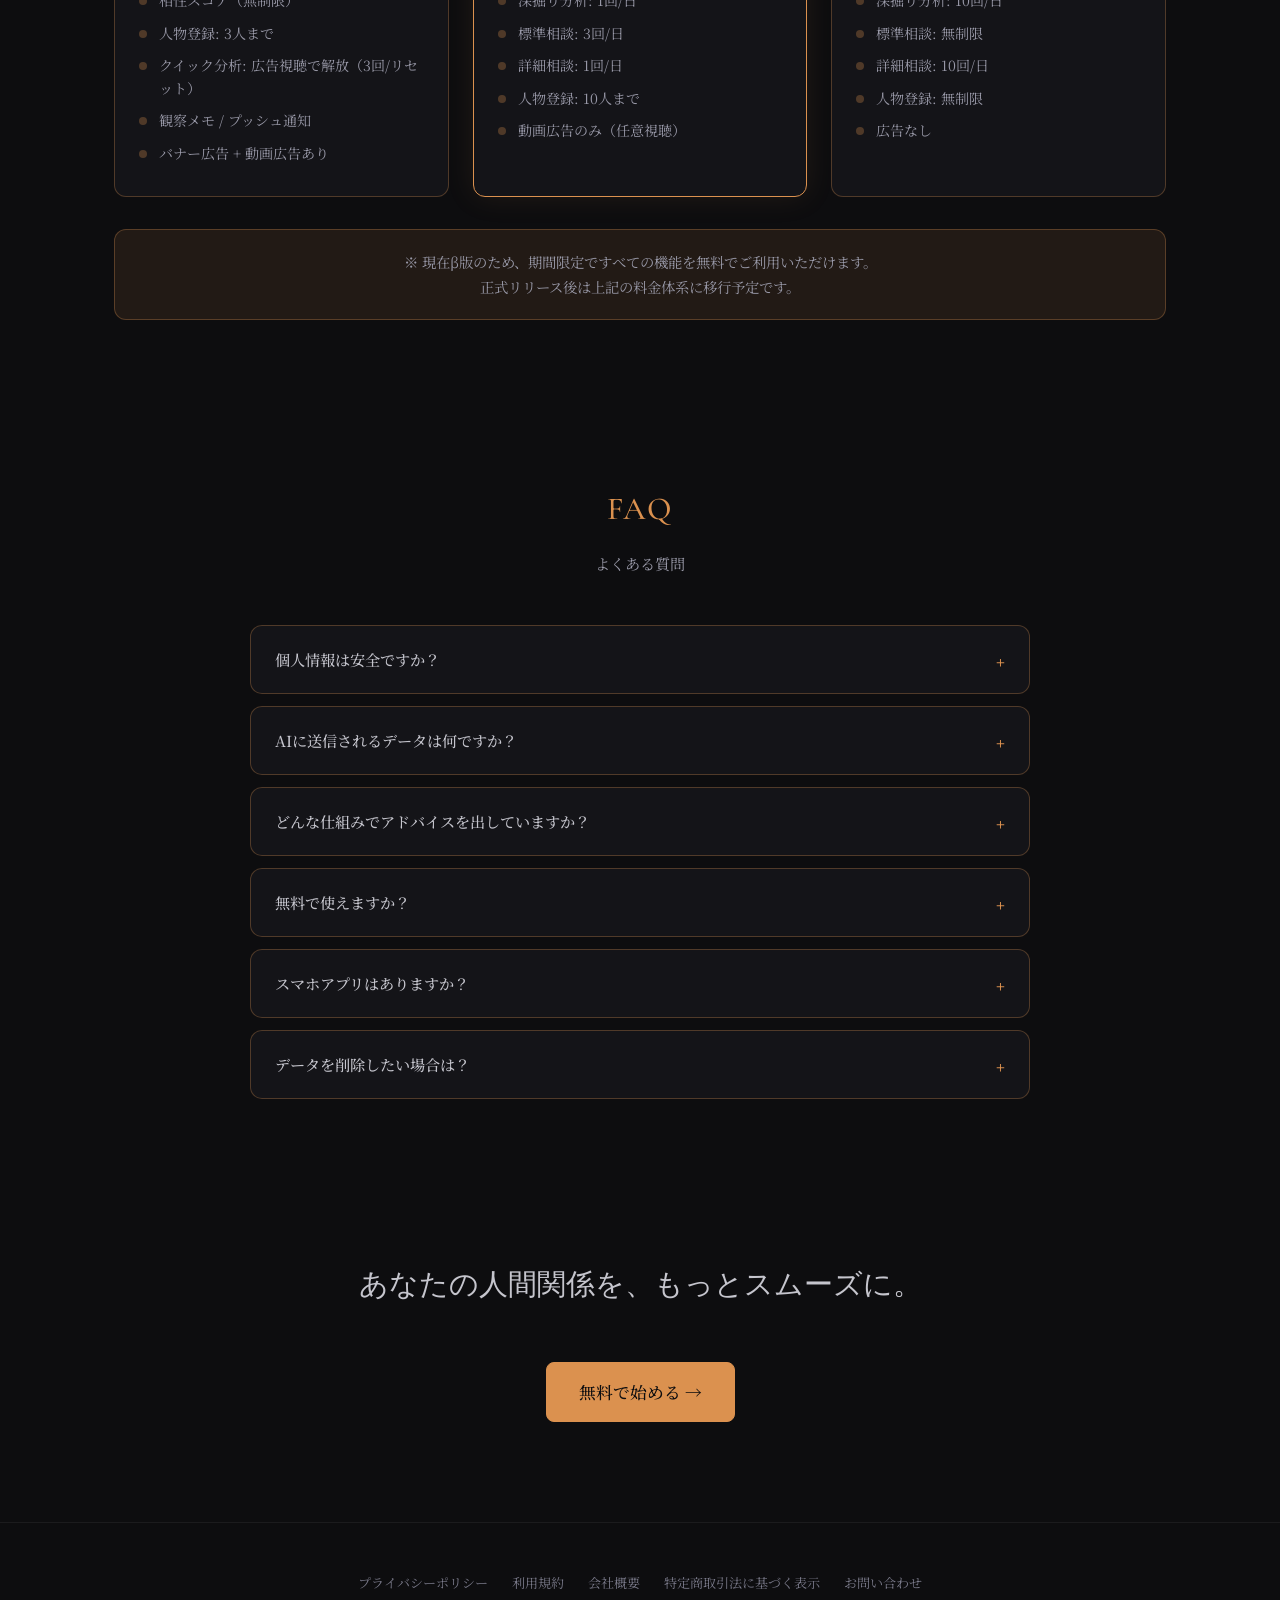
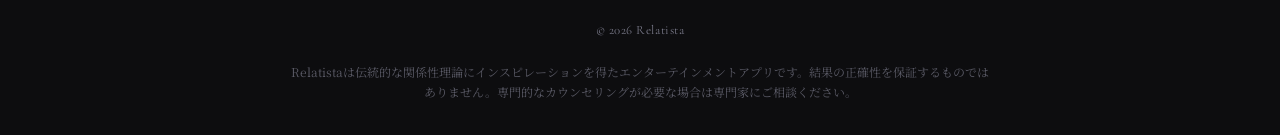
==== commit 468a2177: "Restore 使い方 link in header navigation Co-Authored-By: Claude Opus 4.6 (1M context) <noreply@anthropi" ====
--- a/index.html
+++ b/index.html
@@ -26,6 +26,7 @@
         <a href="#features">特徴</a>
         <a href="#pricing">料金</a>
         <a href="#faq">FAQ</a>
+        <a href="/manual/">使い方</a>
         <a href="https://app.relatista.com/signup" class="nav-cta">無料で始める</a>
       </nav>
       <button class="hamburger" aria-label="メニュー">
@@ -38,6 +39,7 @@
       <a href="#features">特徴</a>
       <a href="#pricing">料金</a>
       <a href="#faq">FAQ</a>
+      <a href="/manual/">使い方</a>
       <a href="/contact/">お問い合わせ</a>
       <a href="https://app.relatista.com/signup" class="nav-cta">無料で始める</a>
     </nav>
